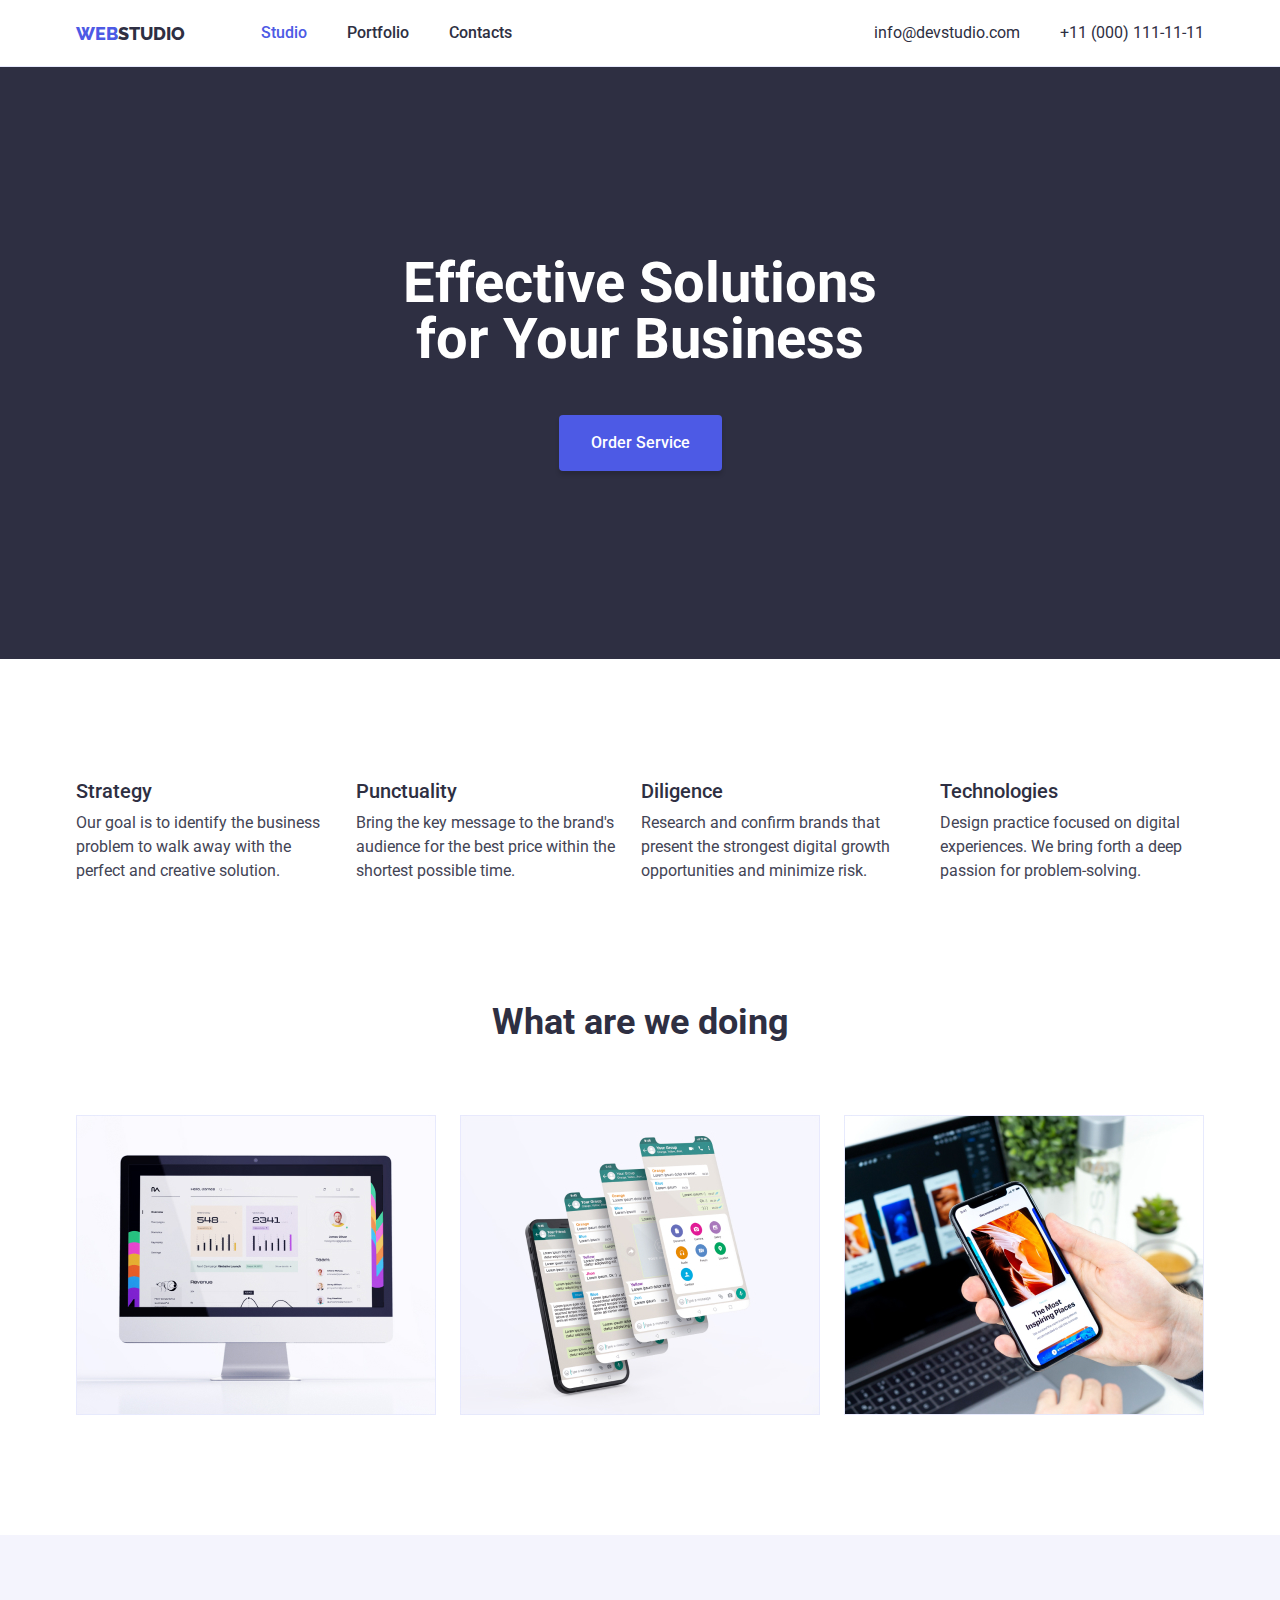
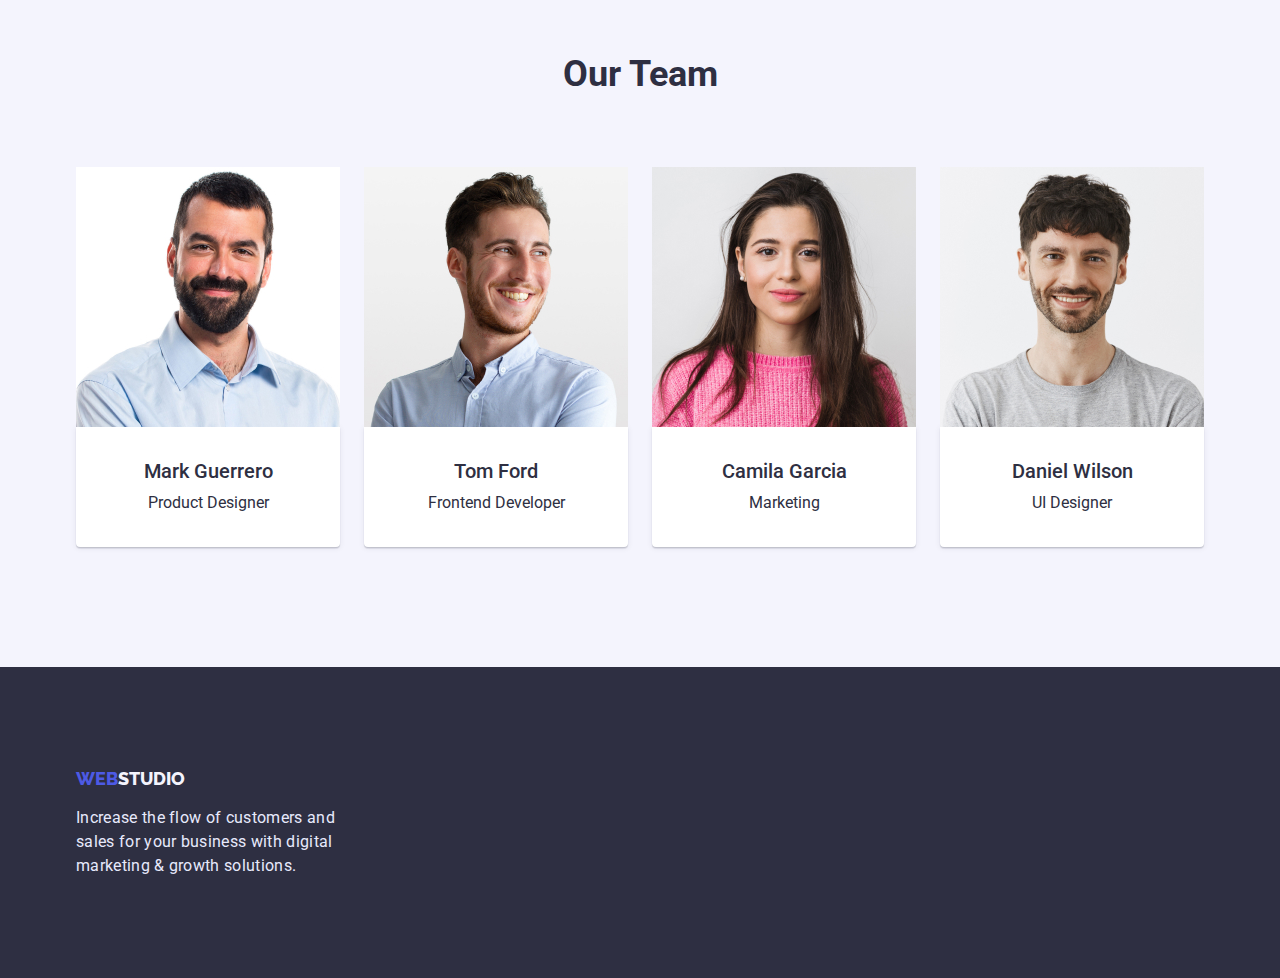
==== index.html @ 1cd85ff8 "Initial commit" ====
<!DOCTYPE html>
<html lang="en">
  <head>
    <meta charset="UTF-8" />
    <meta http-equiv="X-UA-Compatible" content="IE=edge" />
    <meta name="viewport" content="width=device-width, initial-scale=1.0" />
    <title>Document</title>

    <link
      rel="stylesheet"
      href="https://cdn.jsdelivr.net/npm/modern-normalize@1.1.0/modern-normalize.min.css"
    />

    <link
      href="https://fonts.googleapis.com/css2?family=Raleway:wght@800&family=Roboto:wght@400;500;700;900&display=swap"
      rel="stylesheet"
    />

    <link rel="stylesheet" href="./css/styles.css" />
  </head>
  <body>
    <header class="header-block">
      <div class="container header-container-blok">
        <nav class="header-container">
          <a href="index.html" class="logo-decoretion">
            <span class="logo">web</span
            ><span class="logo logo-black">studio</span></a
          >
          <ul class="link-block">
            <li><a class="link, current" href="./index.html">Studio</a></li>
            <li><a class="link" href="./portfolio.html">Portfolio</a></li>
            <li><a class="link" href="">Contacts</a></li>
          </ul>
        </nav>
        <ul class="contacts-block">
          <li>
            <a class="contacts" href="meilto:info@devstudio.com"
              >info@devstudio.com</a
            >
          </li>
          <li>
            <a class="contacts" href="tel:+110001111111">+11 (000) 111-11-11</a>
          </li>
        </ul>
      </div>
    </header>
    <main>
      <!--hero image-->

      <section class="hero">
        <div class="container">
          <h1 class="hero-name">Effective Solutions for Your Business</h1>
          <button type="button" class="hero-button">Order Service</button>
        </div>
      </section>

      <!--section 1-->
      <section class="section">
        <h2 hidden class="visuallyhidden">Title</h2>
        <ul class="link-style container">
          <li>
            <h3 class="feature">Strategy</h3>
            <p class="feature-text">
              Our goal is to identify the business problem to walk away with the
              perfect and creative solution.
            </p>
          </li>
          <li>
            <h3 class="feature">Punctuality</h3>
            <p class="feature-text">
              Bring the key message to the brand's audience for the best price
              within the shortest possible time.
            </p>
          </li>
          <li>
            <h3 class="feature">Diligence</h3>
            <p class="feature-text">
              Research and confirm brands that present the strongest digital
              growth opportunities and minimize risk.
            </p>
          </li>
          <li>
            <h3 class="feature">Technologies</h3>
            <p class="feature-text">
              Design practice focused on digital experiences. We bring forth a
              deep passion for problem-solving.
            </p>
          </li>
        </ul>
      </section>
      <!--section 2-->
      <section class="section-two section">
        <div class="container">
          <h2 class="section-name">What are we doing</h2>
          <ul class="img-block">
            <li class="team-card-one">
              <img
                src="./images/img1.jpg"
                alt="img1"
                width="360"
                height="300"
              />
            </li>
            <li class="img-block-link">
              <img
                src="./images/img2.jpg"
                alt="img2"
                width="360"
                height="300"
              />
            </li>
            <li class="img-block-link">
              <img
                src="./images/img3.jpg"
                alt="img3"
                width="360"
                height="300"
              />
            </li>
          </ul>
        </div>
      </section>
      <!--selection 3-->
      <section class="team-section">
        <div class="container section">
          <h2 class="section-name">Our Team</h2>

          <ul class="team-block">
            <li class="team-card-one">
              <img
                src="./images/img-3.jpg"
                alt="Mark"
                width="264"
                height="260"
              />
              <div class="team-wrapper">
                <h3 class="subtitle">Mark Guerrero</h3>
                <p class="text">Product Designer</p>
              </div>
            </li>
            <li class="team-card">
              <img
                src="./images/img-2.jpg"
                alt="Tom"
                width="264"
                height="260"
              />
              <div class="team-wrapper">
                <h3 class="subtitle">Tom Ford</h3>
                <p class="text">Frontend Developer</p>
              </div>
            </li>
            <li class="team-card">
              <img
                src="./images/img-1.jpg"
                alt="Camila"
                width="264"
                height="260"
              />
              <div class="team-wrapper">
                <h3 class="subtitle">Camila Garcia</h3>
                <p class="text">Marketing</p>
              </div>
            </li>
            <li class="team-card">
              <img
                src="./images/img.jpg"
                alt="Daniel"
                width="264"
                height="260"
              />
              <div class="team-wrapper">
                <h3 class="subtitle">Daniel Wilson</h3>
                <p class="text">UI Designer</p>
              </div>
            </li>
          </ul>
        </div>
      </section>
    </main>
    <!--Footer-->
    <footer class="background-footer">
      <div class="footer-block container">
        <a class="logo-decoretion" href="index.html">
          <span class="logo">web</span
          ><span class="logo logo-white">studio</span></a
        >
        <p class="footer-text">
          Increase the flow of customers and sales for your business with
          digital marketing & growth solutions.
        </p>
      </div>
    </footer>
  </body>
</html>
---- css/styles.css ----
:root {
  /* font */
  --main-font: "Roboto", sans-serif;
  --secondary-font: "Raleway", sans-serif;

  /*text colors*/
  --hero-text-color: #ffffff;
  --accent-color: #4d5ae5;
  --primary-color-text: #2e2f42;
  --dark-text-color: #434455;
  --light-text-color: #e7e9fc;
  --button-text-color: #ffffff;
  --button-click-color: #404bbf;

  /* background colors*/

  --background-dark: #2e2f42;
  --background-light: #f4f4fd;
  --background-image: #e7e9fc;
}

h1 {
  margin: 0;
  padding: 0;
}
h2 {
  margin: 0;
  padding: 0;
}
h3 {
  margin: 0;
  padding: 0;
}
h4 {
  margin: 0;
  padding: 0;
}
p {
  margin: 0;
  padding: 0;
}
ul {
  margin: 0;
  padding: 0;
}

.current {
  color: var(--accent-color);
  text-decoration: none;
}

.current:hover,
.current:focus {
  color: var(--button-click-color);
}

img {
  display: block;
}

.visuallyhidden {
  border: 0;
  clip: rect(0 0 0 0);
  clip-path: inset(100%);
  height: 1px;
  margin: -1px;
  overflow: hidden;
  padding: 0;
  position: absolute;
  width: 1px;
  white-space: nowrap;
}

body {
  font-family: var(--main-font);
  color: var(--primary-color-text);
}

.container {
  width: 1158px;
  padding-left: 15px;
  padding-right: 15px;

  margin-left: auto;
  margin-right: auto;
}

.section {
  padding-top: 120px;
  padding-bottom: 120px;
}

/*header*/

.header-container {
  display: flex;
  align-items: center;
}

/*logo*/
.logo {
  font-family: var(--secondary-font);

  font-weight: 800;
  font-size: 18px;
  line-height: 1.3;

  text-decoration: none;
  text-transform: uppercase;
  color: var(--accent-color);
}

.logo-black {
  color: var(--primary-color-text);
}
.logo-white {
  color: var(--background-light);
}

.logo-decoretion {
  text-decoration: none;
  margin-right: 76px;
}
/*навигация*/
.link {
  text-decoration: none;
  color: currentColor;
  display: block;
}

ul {
  list-style-type: none;
}

.link:hover,
.link:focus {
  color: var(--button-click-color);
}

.link-block {
  display: flex;
  gap: 40px;
  padding-top: 24px;
  padding-bottom: 24px;

  font-family: "Roboto";

  font-weight: 500;
}

.contacts {
  font-weight: 400;
  font-size: 16px;
  line-height: 1.5;

  color: var(--primary-color-text);
  text-decoration: none;
}
.contacts-block {
  display: flex;
  gap: 40px;
  margin-left: auto;
  justify-content: flex-end;
  align-items: flex-start;
  color: var(--dark-text-color);
}

.contacts:hover,
.contacts:focus {
  color: var(--button-click-color);
}

.link-nav {
  display: flex;
  gap: 40px;
}

.header-container-blok {
  display: flex;
  align-items: center;
}

.header-block {
  display: flex;
  align-items: center;
  border-bottom: 1px solid #e7e9fc;
}

/*hero*/

.hero {
  background: var(--background-dark);

  text-align: center;

  padding-top: 188px;
  padding-bottom: 188px;
}

.hero-button {
  background: var(--accent-color);
  color: var(--button-text-color);
  box-shadow: 0px 4px 4px rgba(0, 0, 0, 0.15);
  font-weight: 500;
  font-size: 16px;
  line-height: 1.5;
  font-family: inherit;
  border-radius: 4px;

  padding: 16px 32px;
  border: none;
}

.hero-button:hover,
.hero-button:focus {
  background: var(--button-click-color);
  box-shadow: 0px 4px 4px rgba(0, 0, 0, 0.15);
  border-radius: 4px;
}

.hero-name {
  font-size: 56px;
  line-height: 1;
  color: var(--hero-text-color);
  max-width: 498px;
  margin-bottom: 48px;
  margin-left: auto;
  margin-right: auto;
}

/*section 1*/

.link-style {
  display: flex;
  align-items: center;
  gap: 24px;
}

.feature {
  font-weight: 500;
  font-size: 20px;
  line-height: 24px;
  flex: none;
  order: 0;
  flex-grow: 0;
  margin-bottom: 8px;
}

.feature-text {
  font-weight: 400;
  font-size: 16px;
  line-height: 24px;
  color: var(--dark-text-color);
}

/*section 2*/
.section-two {
  padding-top: 0;
}

.img-block {
  display: flex;
}

.img-block-link {
  margin-left: 24px;
}

/*section 3*/

.team-section {
  background-color: #f4f4fd;
}

.section-name {
  font-weight: 700;
  font-size: 36px;
  line-height: 1.1;

  text-align: center;

  margin-bottom: 72px;
}

.portfolio-section {
  padding-top: 96px;
}

.subtitle {
  font-weight: 500;
  font-size: 20px;
  line-height: 1.2;
  text-align: center;
  margin-bottom: 8px;
}

.text {
  font-weight: 400;
  font-size: 16px;
  line-height: 1.5;
  text-align: center;
}

/*footer*/

.background-footer {
  background: var(--background-dark);
}
.footer-text {
  color: var(--light-text-color);
  font-weight: 400;
  font-size: 16px;
  line-height: 1.5;
  letter-spacing: 0.02em;

  width: 264px;
  padding-top: 16px;
}

.footer-block {
  padding-top: 100px;
  padding-bottom: 100px;
}

/*button*/
.btn {
  background: var(--background-light);
  color: var(--accent-color);

  font-weight: 500;
  font-size: 16px;
  line-height: 1.5;
  border: none;
  border-radius: 4px;
  padding: 12px 24px;
}

.btn:hover,
.btn:focus {
  background: var(--button-click-color);
  box-shadow: 0px 3px 1px rgba(0, 0, 0, 0.1), 0px 2px 1px rgba(0, 0, 0, 0.08),
    0px 2px 2px rgba(0, 0, 0, 0.12);
  color: var(--button-text-color);
  font-weight: 500;
  font-size: 16px;
  line-height: 1.5;
}

/*PORTFOLIO*/

.btn-section {
  display: flex;
  justify-content: center;
  gap: 24px;
  margin-bottom: 72px;
}

.projeckt-list {
  display: flex;
  column-gap: 24px;
  row-gap: 48px;
  flex-wrap: wrap;

  padding: 0;
}

.projeckt-list:nth-child(3n) {
  margin-left: 0;
}
.projeckt-list:nth-child(n + 3) {
  margin-top: 48px;
}

.team-block {
  display: flex;
}
.team-card-one {
  margin-left: 0;
}
.team-card {
  margin-left: 24px;
}

.projeckt-link {
  width: calc((100% - 2 * 24px) / 3);
}

.team-wrapper {
  padding-top: 32px;
  padding-bottom: 32px;
  background: #ffffff;
  box-shadow: 0px 1px 6px rgba(46, 47, 66, 0.08),
    0px 1px 1px rgba(46, 47, 66, 0.16), 0px 2px 1px rgba(46, 47, 66, 0.08);
  border-radius: 0px 0px 4px 4px;
}

.portfolio-wrapper {
  padding: 32px 16px;

  border: 1px solid #e7e9fc;
  border-top: none;
}
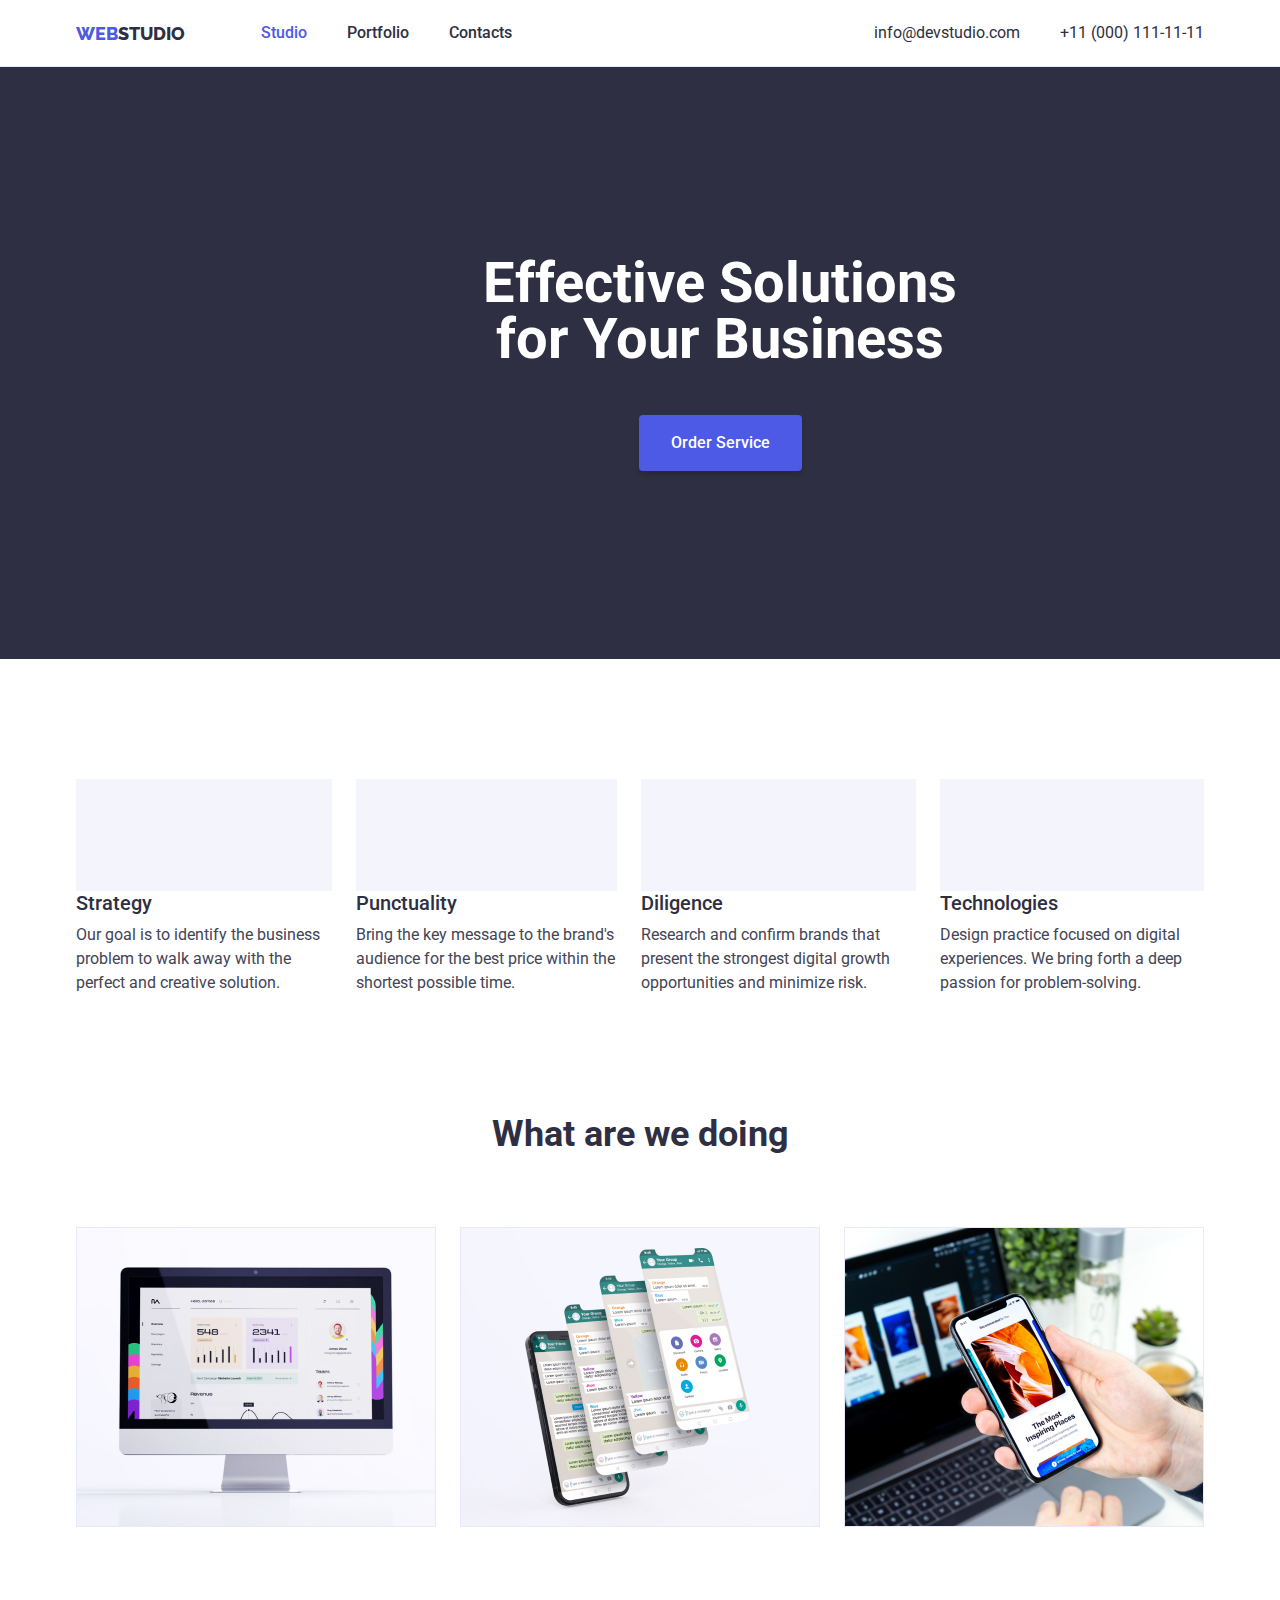
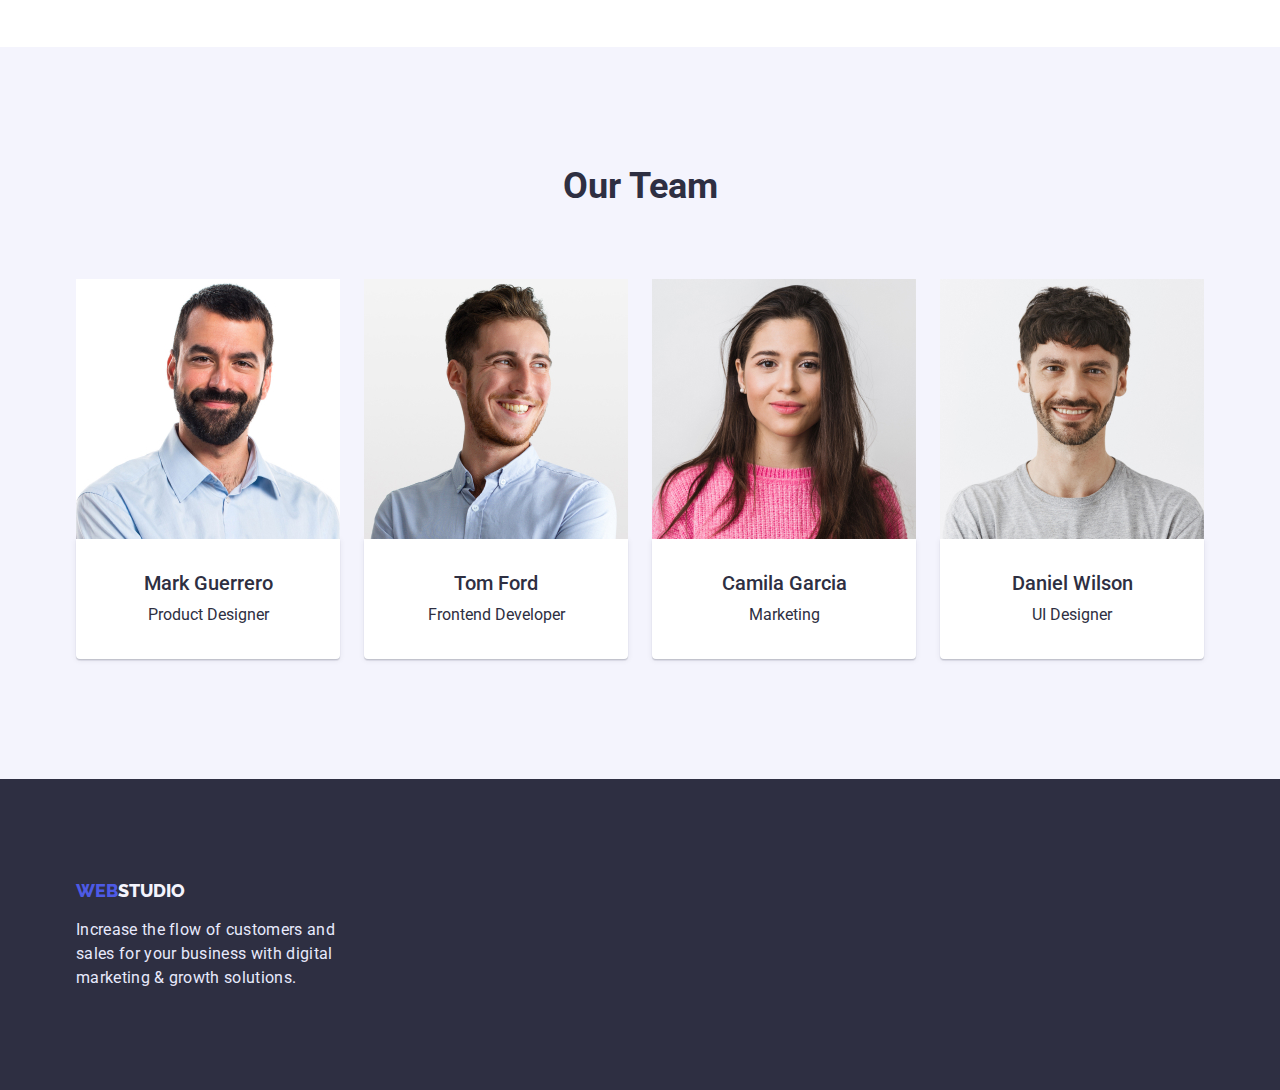
==== commit 4933444d: "now" ====
--- a/index.html
+++ b/index.html
@@ -20,7 +20,7 @@
   </head>
   <body>
     <header class="header-block">
-      <div class="container header-container-blok">
+      <div class="container header-container-blok ">
         <nav class="header-container">
           <a href="index.html" class="logo-decoretion">
             <span class="logo">web</span
@@ -48,7 +48,7 @@
       <!--hero image-->
 
       <section class="hero">
-        <div class="container">
+        <div class="container hero-background">
           <h1 class="hero-name">Effective Solutions for Your Business</h1>
           <button type="button" class="hero-button">Order Service</button>
         </div>
@@ -58,28 +58,28 @@
       <section class="section">
         <h2 hidden class="visuallyhidden">Title</h2>
         <ul class="link-style container">
-          <li>
+          <li class="link-style-background">
             <h3 class="feature">Strategy</h3>
             <p class="feature-text">
               Our goal is to identify the business problem to walk away with the
               perfect and creative solution.
             </p>
           </li>
-          <li>
+          <li  class="link-style-background">
             <h3 class="feature">Punctuality</h3>
             <p class="feature-text">
               Bring the key message to the brand's audience for the best price
               within the shortest possible time.
             </p>
           </li>
-          <li>
+          <li class="link-style-background">
             <h3 class="feature">Diligence</h3>
             <p class="feature-text">
               Research and confirm brands that present the strongest digital
               growth opportunities and minimize risk.
             </p>
           </li>
-          <li>
+          <li class="link-style-background">
             <h3 class="feature">Technologies</h3>
             <p class="feature-text">
               Design practice focused on digital experiences. We bring forth a
--- a/css/styles.css
+++ b/css/styles.css
@@ -97,6 +97,7 @@
   align-items: center;
 }
 
+
 /*logo*/
 .logo {
   font-family: var(--secondary-font);
@@ -195,6 +196,13 @@
 
   padding-top: 188px;
   padding-bottom: 188px;
+  margin-right: auto;
+  margin-left: auto;
+  /*background-image: url(../images/people-office\ 1.jpg);*/
+  background-size: cover;
+  background-position: center;
+  width: 1440px;
+  background-image: linear-gradient(to right, rgba(46, 47, 66, 0.7), rgba(46, 47, 66, 0.7)), url(../images/people-office.jpg);
 }
 
 .hero-button {
@@ -228,12 +236,22 @@
   margin-right: auto;
 }
 
+
+
+
 /*section 1*/
 
 .link-style {
   display: flex;
   align-items: center;
   gap: 24px;
+}
+
+.link-style-background::before {
+  display: block;
+  content: '' ;
+  height: 112px;
+  background-color: var(--background-light);
 }
 
 .feature {
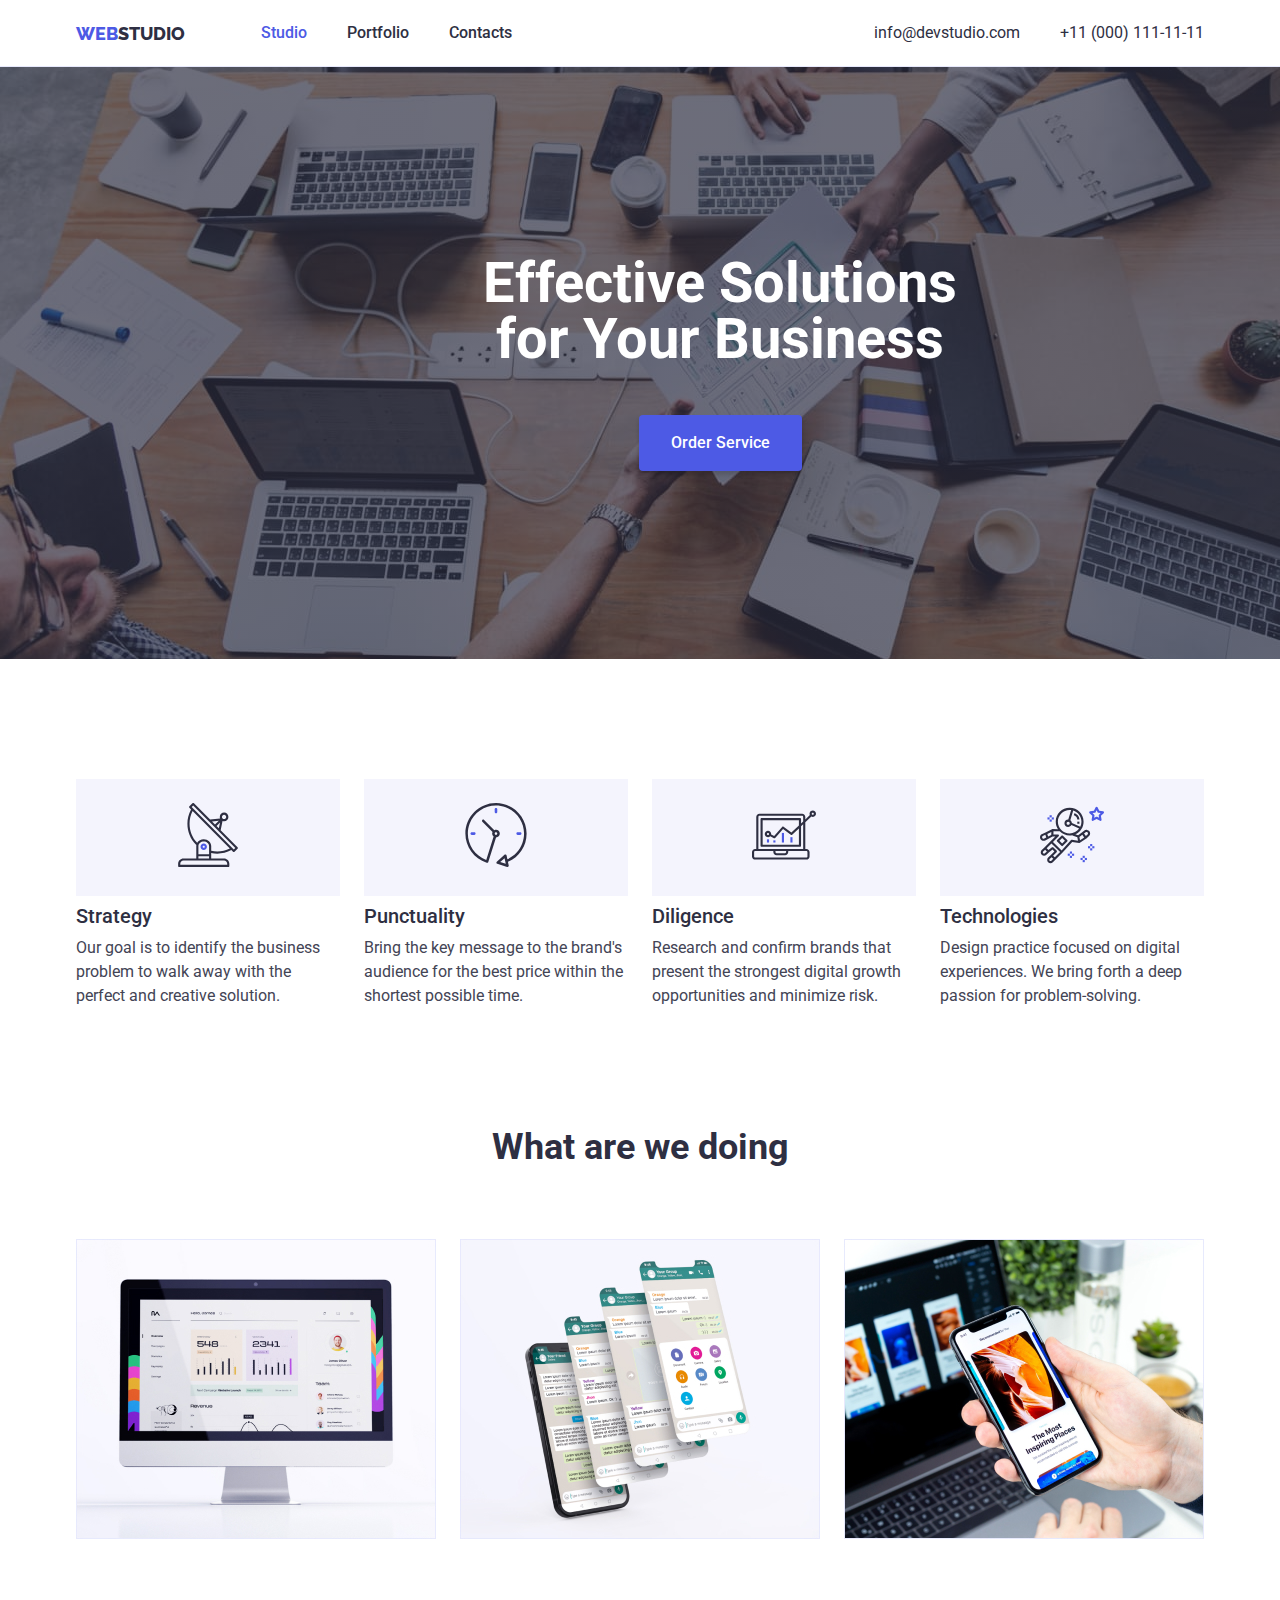
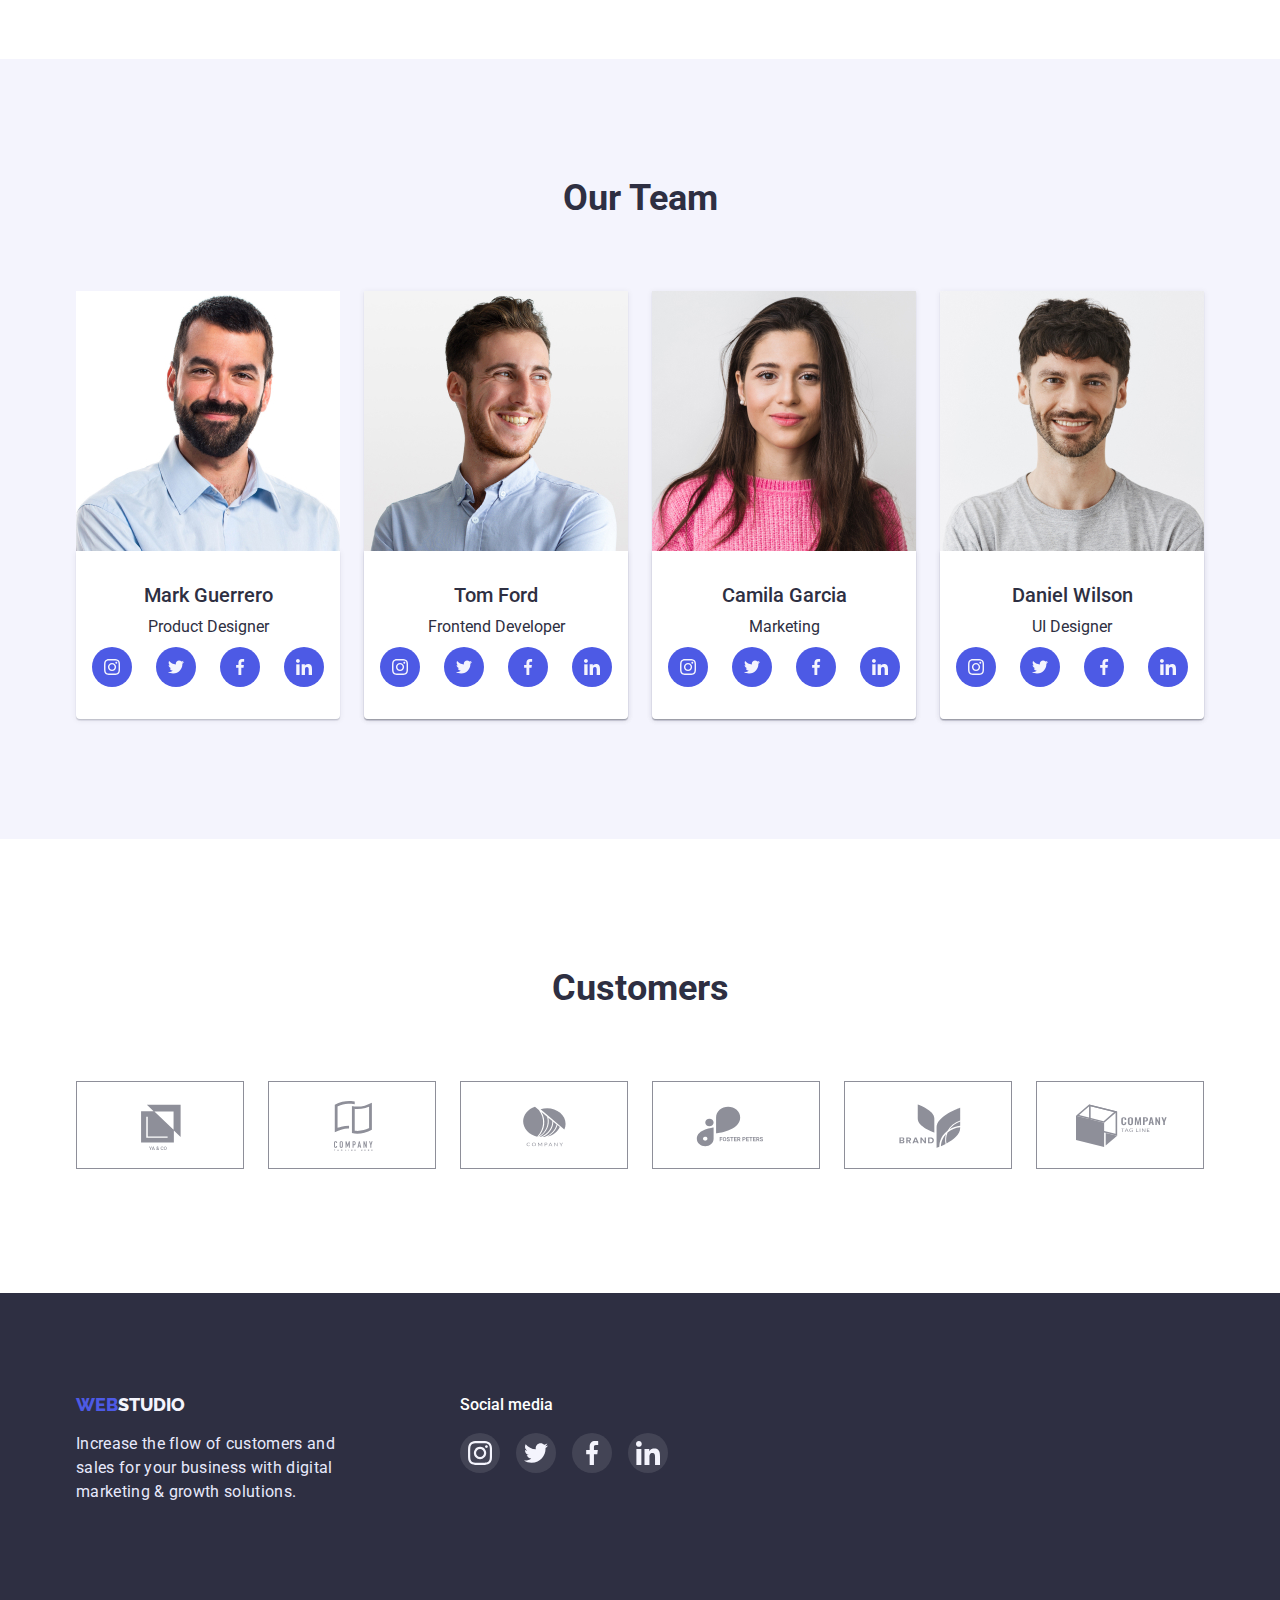
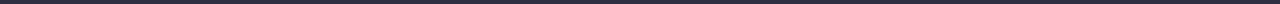
==== commit d1f4762f: "add" ====
--- a/index.html
+++ b/index.html
@@ -20,7 +20,7 @@
   </head>
   <body>
     <header class="header-block">
-      <div class="container header-container-blok ">
+      <div class="container header-container-blok">
         <nav class="header-container">
           <a href="index.html" class="logo-decoretion">
             <span class="logo">web</span
@@ -59,13 +59,23 @@
         <h2 hidden class="visuallyhidden">Title</h2>
         <ul class="link-style container">
           <li class="link-style-background">
+            <div class="icon-link">
+              <svg class="" width="64" height="64">
+                <use href="./images/icons.svg#icon-antenna"></use>
+              </svg>
+            </div>
             <h3 class="feature">Strategy</h3>
             <p class="feature-text">
               Our goal is to identify the business problem to walk away with the
               perfect and creative solution.
             </p>
           </li>
-          <li  class="link-style-background">
+          <li class="link-style-background">
+            <div class="icon-link">
+              <svg class="" width="64" height="64">
+                <use href="./images/icons.svg#icon-clock"></use>
+              </svg>
+            </div>
             <h3 class="feature">Punctuality</h3>
             <p class="feature-text">
               Bring the key message to the brand's audience for the best price
@@ -73,6 +83,11 @@
             </p>
           </li>
           <li class="link-style-background">
+            <div class="icon-link">
+              <svg class="" width="64" height="64">
+                <use href="./images/icons.svg#icon-diagram"></use>
+              </svg>
+            </div>
             <h3 class="feature">Diligence</h3>
             <p class="feature-text">
               Research and confirm brands that present the strongest digital
@@ -80,6 +95,11 @@
             </p>
           </li>
           <li class="link-style-background">
+            <div class="icon-link">
+              <svg class="" width="64" height="64">
+                <use href="./images/icons.svg#icon-astronaut"></use>
+              </svg>
+            </div>
             <h3 class="feature">Technologies</h3>
             <p class="feature-text">
               Design practice focused on digital experiences. We bring forth a
@@ -136,6 +156,59 @@
               <div class="team-wrapper">
                 <h3 class="subtitle">Mark Guerrero</h3>
                 <p class="text">Product Designer</p>
+                <ul class="socials list">
+                  <li>
+                    <a
+                      class="link-social"
+                      href="https://www.instagram.com/"
+                      aria-label="instagram"
+                      target="_blank"
+                      rel="noopener norefrrer"
+                    >
+                      <svg class="socials-icon" width="16" height="16">
+                        <use href="./images/icons.svg#icon-instagram"></use>
+                      </svg>
+                    </a>
+                  </li>
+                  <li>
+                    <a
+                      class="link-social"
+                      href="https://twitter.com"
+                      aria-label="twitter"
+                      target="_blank"
+                      rel="noopener norefrrer"
+                    >
+                      <svg class="socials-icon" width="16" height="16">
+                        <use href="./images/icons.svg#icon-twitter"></use>
+                      </svg>
+                    </a>
+                  </li>
+                  <li>
+                    <a
+                      class="link-social"
+                      href="https://www.facebook.com/"
+                      aria-label="facebook"
+                      target="_blank"
+                      rel="noopener norefrrer"
+                      ><svg class="socials-icon" width="16" height="16">
+                        <use href="./images/icons.svg#icon-facebook"></use>
+                      </svg>
+                    </a>
+                  </li>
+                  <li>
+                    <a
+                      class="link-social"
+                      href="https://linkedin.com"
+                      aria-label="linkedin"
+                      target="_blank"
+                      rel="noopener norefrrer"
+                    >
+                      <svg class="socials-icon" width="16" height="16">
+                        <use href="./images/icons.svg#icon-linkedin"></use>
+                      </svg>
+                    </a>
+                  </li>
+                </ul>
               </div>
             </li>
             <li class="team-card">
@@ -148,6 +221,59 @@
               <div class="team-wrapper">
                 <h3 class="subtitle">Tom Ford</h3>
                 <p class="text">Frontend Developer</p>
+                <ul class="socials list">
+                  <li>
+                    <a
+                      class="link-social"
+                      href="https://www.instagram.com/"
+                      aria-label="instagram"
+                      target="_blank"
+                      rel="noopener norefrrer"
+                    >
+                      <svg class="socials-icon" width="16" height="16">
+                        <use href="./images/icons.svg#icon-instagram"></use>
+                      </svg>
+                    </a>
+                  </li>
+                  <li>
+                    <a
+                      class="link-social"
+                      href="https://twitter.com"
+                      aria-label="twitter"
+                      target="_blank"
+                      rel="noopener norefrrer"
+                    >
+                      <svg class="socials-icon" width="16" height="16">
+                        <use href="./images/icons.svg#icon-twitter"></use>
+                      </svg>
+                    </a>
+                  </li>
+                  <li>
+                    <a
+                      class="link-social"
+                      href="https://www.facebook.com/"
+                      aria-label="facebook"
+                      target="_blank"
+                      rel="noopener norefrrer"
+                      ><svg class="socials-icon" width="16" height="16">
+                        <use href="./images/icons.svg#icon-facebook"></use>
+                      </svg>
+                    </a>
+                  </li>
+                  <li>
+                    <a
+                      class="link-social"
+                      href="https://linkedin.com"
+                      aria-label="linkedin"
+                      target="_blank"
+                      rel="noopener norefrrer"
+                    >
+                      <svg class="socials-icon" width="16" height="16">
+                        <use href="./images/icons.svg#icon-linkedin"></use>
+                      </svg>
+                    </a>
+                  </li>
+                </ul>
               </div>
             </li>
             <li class="team-card">
@@ -160,6 +286,59 @@
               <div class="team-wrapper">
                 <h3 class="subtitle">Camila Garcia</h3>
                 <p class="text">Marketing</p>
+                <ul class="socials list">
+                  <li>
+                    <a
+                      class="link-social"
+                      href="https://www.instagram.com/"
+                      aria-label="instagram"
+                      target="_blank"
+                      rel="noopener norefrrer"
+                    >
+                      <svg class="socials-icon" width="16" height="16">
+                        <use href="./images/icons.svg#icon-instagram"></use>
+                      </svg>
+                    </a>
+                  </li>
+                  <li>
+                    <a
+                      class="link-social"
+                      href="https://twitter.com"
+                      aria-label="twitter"
+                      target="_blank"
+                      rel="noopener norefrrer"
+                    >
+                      <svg class="socials-icon" width="16" height="16">
+                        <use href="./images/icons.svg#icon-twitter"></use>
+                      </svg>
+                    </a>
+                  </li>
+                  <li>
+                    <a
+                      class="link-social"
+                      href="https://www.facebook.com/"
+                      aria-label="facebook"
+                      target="_blank"
+                      rel="noopener norefrrer"
+                      ><svg class="socials-icon" width="16" height="16">
+                        <use href="./images/icons.svg#icon-facebook"></use>
+                      </svg>
+                    </a>
+                  </li>
+                  <li>
+                    <a
+                      class="link-social"
+                      href="https://linkedin.com"
+                      aria-label="linkedin"
+                      target="_blank"
+                      rel="noopener norefrrer"
+                    >
+                      <svg class="socials-icon" width="16" height="16">
+                        <use href="./images/icons.svg#icon-linkedin"></use>
+                      </svg>
+                    </a>
+                  </li>
+                </ul>
               </div>
             </li>
             <li class="team-card">
@@ -172,7 +351,98 @@
               <div class="team-wrapper">
                 <h3 class="subtitle">Daniel Wilson</h3>
                 <p class="text">UI Designer</p>
+                <ul class="socials list">
+                  <li>
+                    <a
+                      class="link-social"
+                      href="https://www.instagram.com/"
+                      aria-label="instagram"
+                      target="_blank"
+                      rel="noopener norefrrer"
+                    >
+                      <svg class="socials-icon" width="16" height="16">
+                        <use href="./images/icons.svg#icon-instagram"></use>
+                      </svg>
+                    </a>
+                  </li>
+                  <li>
+                    <a
+                      class="link-social"
+                      href="https://twitter.com"
+                      aria-label="twitter"
+                      target="_blank"
+                      rel="noopener norefrrer"
+                    >
+                      <svg class="socials-icon" width="16" height="16">
+                        <use href="./images/icons.svg#icon-twitter"></use>
+                      </svg>
+                    </a>
+                  </li>
+                  <li>
+                    <a
+                      class="link-social"
+                      href="https://www.facebook.com/"
+                      aria-label="facebook"
+                      target="_blank"
+                      rel="noopener norefrrer"
+                      ><svg class="socials-icon" width="16" height="16">
+                        <use href="./images/icons.svg#icon-facebook"></use>
+                      </svg>
+                    </a>
+                  </li>
+                  <li>
+                    <a
+                      class="link-social"
+                      href="https://linkedin.com"
+                      aria-label="linkedin"
+                      target="_blank"
+                      rel="noopener norefrrer"
+                    >
+                      <svg class="socials-icon" width="16" height="16">
+                        <use href="./images/icons.svg#icon-linkedin"></use>
+                      </svg>
+                    </a>
+                  </li>
+                </ul>
               </div>
+            </li>
+          </ul>
+        </div>
+      </section>
+      <!-- selection 4 -->
+      <section class="section">
+        <div class="container">
+          <h2 class="section-name customers-name">Customers</h2>
+          <ul class="customers-link">
+            <li>
+              <svg class="customers-icon" width="104" height="56">
+                <use href="./images/icons.svg#icon-Logoone"></use>
+              </svg>
+            </li>
+            <li>
+              <svg class="customers-icon" width="104" height="56">
+                <use href="./images/icons.svg#icon-Logotwo"></use>
+              </svg>
+            </li>
+            <li>
+              <svg class="customers-icon" width="104" height="56">
+                <use href="./images/icons.svg#icon-Logothree"></use>
+              </svg>
+            </li>
+            <li>
+              <svg class="customers-icon" width="104" height="56">
+                <use href="./images/icons.svg#icon-Logofour"></use>
+              </svg>
+            </li>
+            <li>
+              <svg class="customers-icon" width="104" height="56">
+                <use href="./images/icons.svg#icon-Logofive"></use>
+              </svg>
+            </li>
+            <li>
+              <svg class="customers-icon" width="104" height="56">
+                <use href="./images/icons.svg#icon-Logosix"></use>
+              </svg>
             </li>
           </ul>
         </div>
@@ -180,15 +450,73 @@
     </main>
     <!--Footer-->
     <footer class="background-footer">
-      <div class="footer-block container">
-        <a class="logo-decoretion" href="index.html">
-          <span class="logo">web</span
-          ><span class="logo logo-white">studio</span></a
-        >
-        <p class="footer-text">
-          Increase the flow of customers and sales for your business with
-          digital marketing & growth solutions.
-        </p>
+      <div class="footer-section container">
+        <div class="footer-block">
+          <a class="logo-decoretion" href="index.html">
+            <span class="logo">web</span
+            ><span class="logo logo-white">studio</span></a
+          >
+          <p class="footer-text">
+            Increase the flow of customers and sales for your business with
+            digital marketing & growth solutions.
+          </p>
+        </div>
+        <div class="footer-social">
+          <h3 class="footer-h">Social media</h3>
+          <ul class="socials list social-list">
+            <li>
+              <a
+                class="link-social link-social-footer"
+                href="https://www.instagram.com/"
+                aria-label="instagram"
+                target="_blank"
+                rel="noopener norefrrer"
+              >
+                <svg class="socials-icon" width="24" height="24">
+                  <use href="./images/icons.svg#icon-instagram"></use>
+                </svg>
+              </a>
+            </li>
+            <li>
+              <a
+                class="link-social link-social-footer"
+                href="https://twitter.com"
+                aria-label="twitter"
+                target="_blank"
+                rel="noopener norefrrer"
+              >
+                <svg class="socials-icon" width="24" height="24">
+                  <use href="./images/icons.svg#icon-twitter"></use>
+                </svg>
+              </a>
+            </li>
+            <li>
+              <a
+                class="link-social link-social-footer"
+                href="https://www.facebook.com/"
+                aria-label="facebook"
+                target="_blank"
+                rel="noopener norefrrer"
+                ><svg class="socials-icon" width="24" height="24">
+                  <use href="./images/icons.svg#icon-facebook"></use>
+                </svg>
+              </a>
+            </li>
+            <li>
+              <a
+                class="link-social link-social-footer"
+                href="https://linkedin.com"
+                aria-label="linkedin"
+                target="_blank"
+                rel="noopener norefrrer"
+              >
+                <svg class="socials-icon" width="24" height="24">
+                  <use href="./images/icons.svg#icon-linkedin"></use>
+                </svg>
+              </a>
+            </li>
+          </ul>
+        </div>
       </div>
     </footer>
   </body>
--- a/css/styles.css
+++ b/css/styles.css
@@ -11,7 +11,7 @@
   --light-text-color: #e7e9fc;
   --button-text-color: #ffffff;
   --button-click-color: #404bbf;
-
+  --customers-icon-color: #8e8f99;
   /* background colors*/
 
   --background-dark: #2e2f42;
@@ -97,7 +97,6 @@
   align-items: center;
 }
 
-
 /*logo*/
 .logo {
   font-family: var(--secondary-font);
@@ -185,6 +184,8 @@
   display: flex;
   align-items: center;
   border-bottom: 1px solid #e7e9fc;
+  box-shadow: 0px 2px 1px rgba(46, 47, 66, 0.08),
+    0px 1px 1px rgba(46, 47, 66, 0.16), 0px 1px 6px rgba(46, 47, 66, 0.08);
 }
 
 /*hero*/
@@ -202,7 +203,11 @@
   background-size: cover;
   background-position: center;
   width: 1440px;
-  background-image: linear-gradient(to right, rgba(46, 47, 66, 0.7), rgba(46, 47, 66, 0.7)), url(../images/people-office.jpg);
+  background-image: linear-gradient(
+      rgba(46, 47, 66, 0.7),
+      rgba(46, 47, 66, 0.7)
+    ),
+    url(../images/people-office.jpg);
 }
 
 .hero-button {
@@ -234,10 +239,8 @@
   margin-bottom: 48px;
   margin-left: auto;
   margin-right: auto;
-}
-
-
-
+  
+}
 
 /*section 1*/
 
@@ -247,11 +250,10 @@
   gap: 24px;
 }
 
-.link-style-background::before {
-  display: block;
-  content: '' ;
-  height: 112px;
+.icon-link {
   background-color: var(--background-light);
+  padding: 24px 100px;
+  margin-bottom: 8px;
 }
 
 .feature {
@@ -317,9 +319,44 @@
   font-size: 16px;
   line-height: 1.5;
   text-align: center;
+  margin-bottom: 8px;
+}
+
+.socials {
+  display: flex;
+  justify-content: center;
+  gap: 24px;
+}
+
+.link-social {
+  display: flex;
+  align-items: center;
+  justify-content: center;
+  width: 40px;
+  height: 40px;
+  background-color: var(--accent-color);
+  border-radius: 50%;
+  color: var(--background-light);
+}
+
+.link-social:hover,
+.link-social:focus {
+  background-color: var(--button-click-color);
+}
+
+.socials-icon {
+  fill: var(--background-light);
 }
 
 /*footer*/
+
+.link-social-footer {
+  background-color: rgba(255, 255, 255, 0.1);
+}
+
+.social-list {
+  gap: 16px;
+}
 
 .background-footer {
   background: var(--background-dark);
@@ -338,6 +375,55 @@
 .footer-block {
   padding-top: 100px;
   padding-bottom: 100px;
+}
+
+.footer-h {
+  color: var(--button-text-color);
+  font-family: "Roboto";
+
+  font-weight: 500;
+  font-size: 16px;
+  line-height: 24px;
+  margin-bottom: 16px;
+}
+
+.footer-section {
+  display: flex;
+  gap: 120px;
+}
+
+.footer-social {
+  padding-top: 100px;
+  padding-bottom: 130px;
+}
+
+/* selection 4 */
+
+.customers-link {
+  display: flex;
+  justify-content: center;
+  gap: 24px;
+}
+
+.customers-icon {
+  fill: var(--customers-icon-color);
+
+  border: 1px solid var(--customers-icon-color);
+  padding: 16px 32px;
+  width: 168px;
+  height: 88px;
+}
+
+.customers-icon:hover,
+.customers-icon:focus {
+  color: var(--button-click-color);
+  fill: currentColor;
+  border: 1px solid var(--button-click-color);
+}
+
+.customers-name {
+  margin-top: 10px;
+  margin-bottom: 72px;
 }
 
 /*button*/
@@ -397,10 +483,22 @@
 }
 .team-card {
   margin-left: 24px;
+  box-shadow: 0px 1px 6px rgba(46, 47, 66, 0.08),
+    0px 1px 1px rgba(46, 47, 66, 0.16), 0px 2px 1px rgba(46, 47, 66, 0.08);
+  border-radius: 0px 0px 4px 4px;
 }
 
 .projeckt-link {
   width: calc((100% - 2 * 24px) / 3);
+  border: 1px solid var(--background-image);
+  box-shadow: 0px 1px 6px rgba(46, 47, 66, 0.08);
+}
+
+.projeckt-link:hover,
+.projeckt-link:focus {
+  border: 0.5px solid var(--background-light);
+  box-shadow: 0px 1px 6px rgba(46, 47, 66, 0.08),
+    0px 1px 1px rgba(46, 47, 66, 0.16), 0px 2px 1px rgba(46, 47, 66, 0.08);
 }
 
 .team-wrapper {
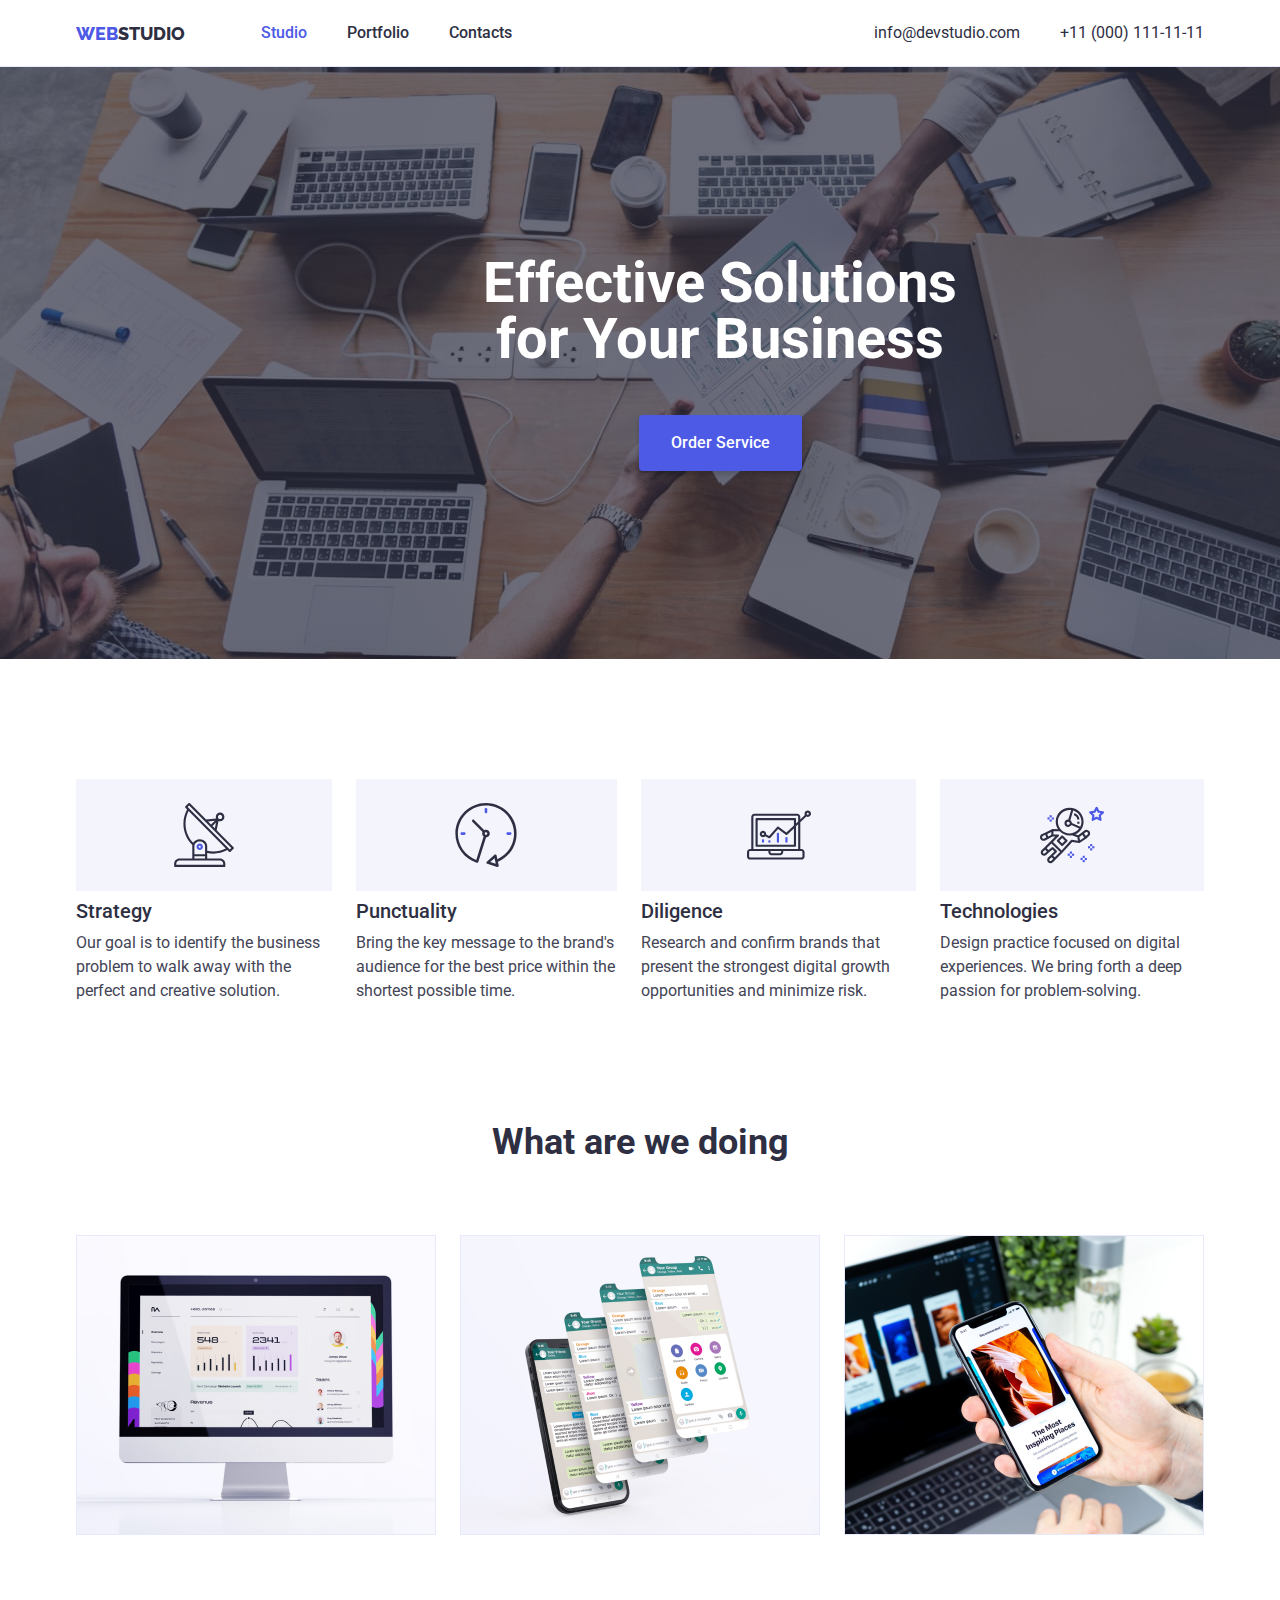
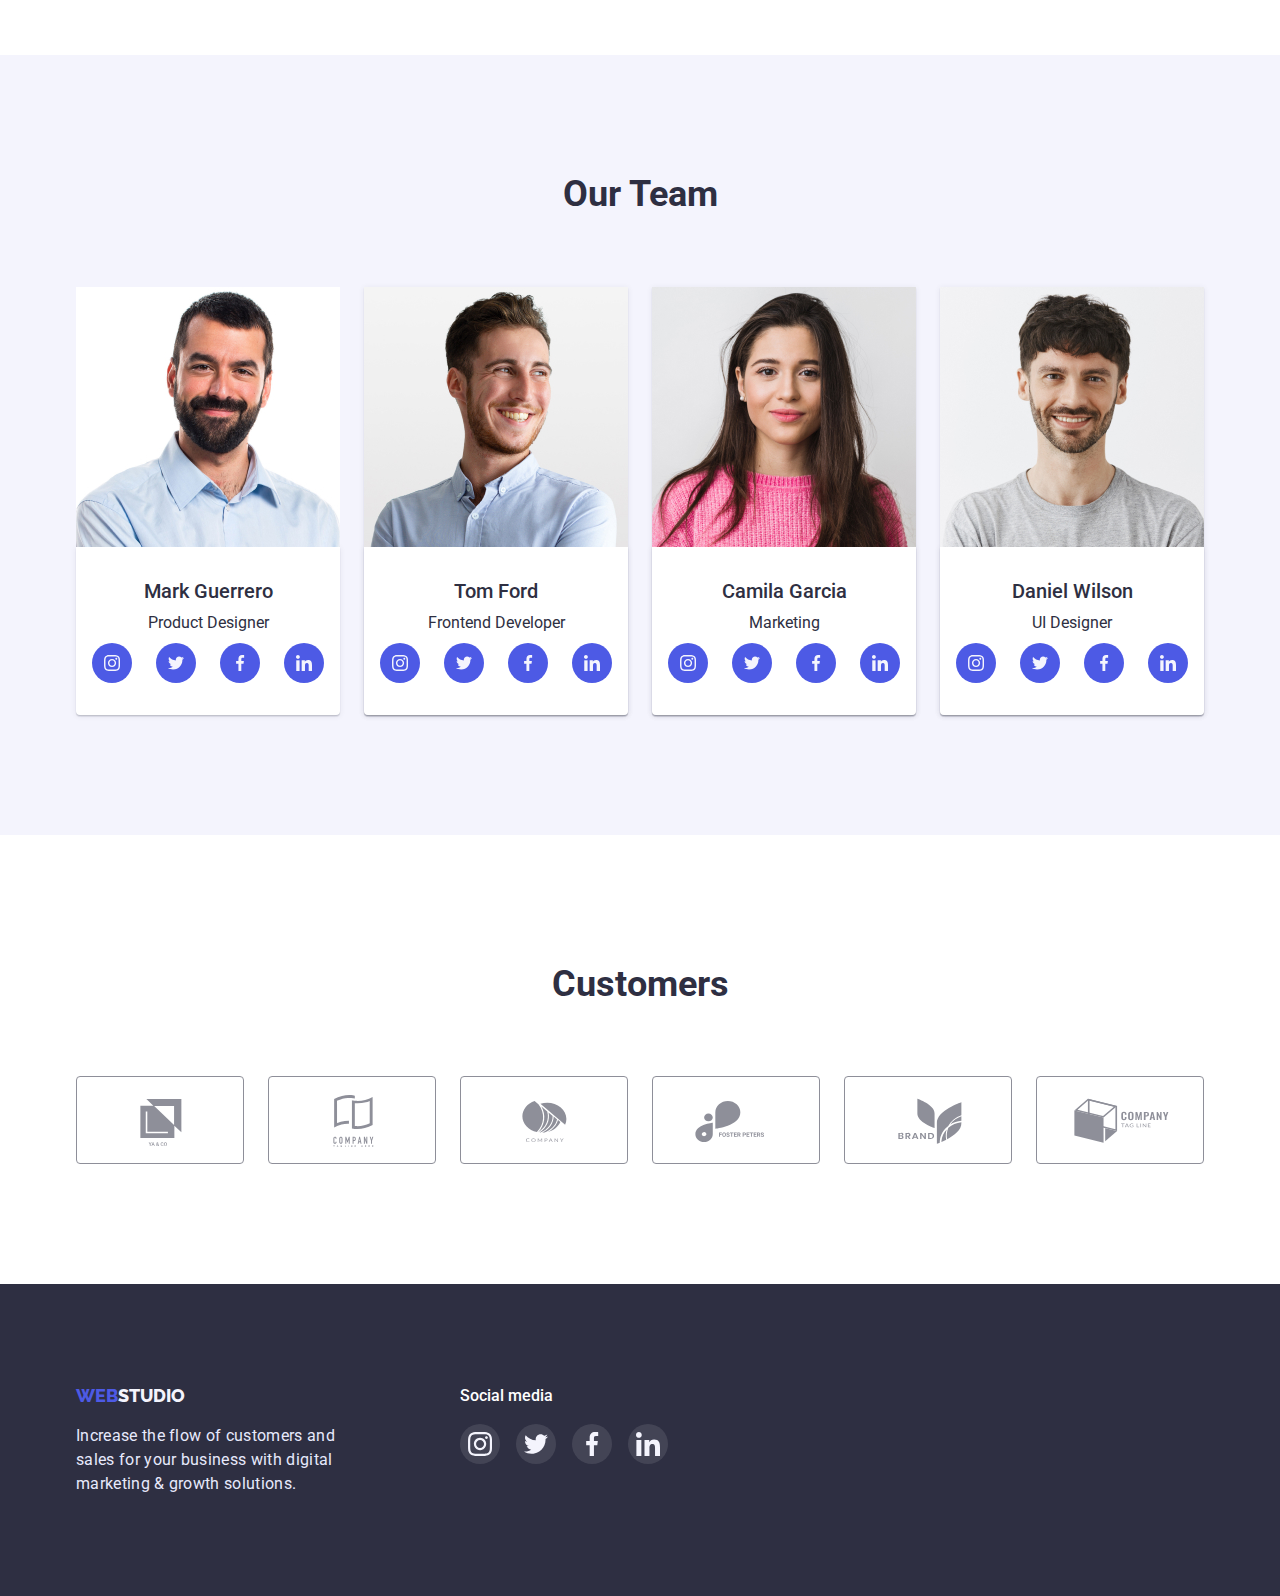
==== commit 09566843: "исправленно" ====
--- a/index.html
+++ b/index.html
@@ -414,35 +414,35 @@
         <div class="container">
           <h2 class="section-name customers-name">Customers</h2>
           <ul class="customers-link">
-            <li>
+            <li class="customers-links"> <a href="" class="section-customers">
               <svg class="customers-icon" width="104" height="56">
                 <use href="./images/icons.svg#icon-Logoone"></use>
-              </svg>
-            </li>
-            <li>
+              </svg> </a>
+            </li>
+            <li class="customers-links"> <a href="" class="section-customers">
               <svg class="customers-icon" width="104" height="56">
                 <use href="./images/icons.svg#icon-Logotwo"></use>
-              </svg>
-            </li>
-            <li>
+              </svg> </a>
+            </li>
+            <li class="customers-links"> <a href="" class="section-customers">
               <svg class="customers-icon" width="104" height="56">
                 <use href="./images/icons.svg#icon-Logothree"></use>
-              </svg>
-            </li>
-            <li>
+              </svg> </a>
+            </li>
+            <li class="customers-links"> <a href="" class="section-customers">
               <svg class="customers-icon" width="104" height="56">
                 <use href="./images/icons.svg#icon-Logofour"></use>
-              </svg>
-            </li>
-            <li>
+              </svg> </a>
+            </li>
+            <li class="customers-links"> <a href="" class="section-customers">
               <svg class="customers-icon" width="104" height="56">
                 <use href="./images/icons.svg#icon-Logofive"></use>
-              </svg>
-            </li>
-            <li>
+              </svg> </a>
+            </li>
+            <li class="customers-links"> <a href="" class="section-customers">
               <svg class="customers-icon" width="104" height="56">
                 <use href="./images/icons.svg#icon-Logosix"></use>
-              </svg>
+              </svg> </a>
             </li>
           </ul>
         </div>
@@ -462,7 +462,7 @@
           </p>
         </div>
         <div class="footer-social">
-          <h3 class="footer-h">Social media</h3>
+          <p class="footer-h">Social media</p>
           <ul class="socials list social-list">
             <li>
               <a
--- a/css/styles.css
+++ b/css/styles.css
@@ -252,7 +252,10 @@
 
 .icon-link {
   background-color: var(--background-light);
-  padding: 24px 100px;
+  display: flex;
+  justify-content: center;
+  align-items: center;
+height: 112px;
   margin-bottom: 8px;
 }
 
@@ -358,8 +361,16 @@
   gap: 16px;
 }
 
+.link-social-footer:hover,
+.link-social-footer:focus {
+  background-color: #31D0AA;
+}
+
+
 .background-footer {
   background: var(--background-dark);
+  padding-top: 100px;
+  padding-bottom: 100px;
 }
 .footer-text {
   color: var(--light-text-color);
@@ -372,10 +383,9 @@
   padding-top: 16px;
 }
 
-.footer-block {
-  padding-top: 100px;
-  padding-bottom: 100px;
-}
+/* .footer-block {
+  
+} */
 
 .footer-h {
   color: var(--button-text-color);
@@ -392,34 +402,44 @@
   gap: 120px;
 }
 
-.footer-social {
-  padding-top: 100px;
-  padding-bottom: 130px;
-}
 
 /* selection 4 */
 
-.customers-link {
-  display: flex;
-  justify-content: center;
-  gap: 24px;
-}
-
-.customers-icon {
-  fill: var(--customers-icon-color);
-
-  border: 1px solid var(--customers-icon-color);
-  padding: 16px 32px;
+.customers-links {
   width: 168px;
   height: 88px;
 }
 
-.customers-icon:hover,
-.customers-icon:focus {
+.section-customers{ 
+  width: 100%;
+  height: 100%;
+  color: var(--customers-icon-color);
+  border: 1px solid var(--customers-icon-color);
+  border-radius: 4px;
+  display: flex; 
+  justify-content: center;
+ align-items: center;
+}
+.customers-link {
+   display: flex;
+   justify-content: center;
+   align-items: center;
+   gap: 24px;
+}
+
+.customers-icon { 
+  fill: currentColor
+
+  
+}
+
+.section-customers:hover,
+.section-customers:focus {
   color: var(--button-click-color);
-  fill: currentColor;
   border: 1px solid var(--button-click-color);
 }
+
+
 
 .customers-name {
   margin-top: 10px;
@@ -496,7 +516,7 @@
 
 .projeckt-link:hover,
 .projeckt-link:focus {
-  border: 0.5px solid var(--background-light);
+  
   box-shadow: 0px 1px 6px rgba(46, 47, 66, 0.08),
     0px 1px 1px rgba(46, 47, 66, 0.16), 0px 2px 1px rgba(46, 47, 66, 0.08);
 }
@@ -516,3 +536,9 @@
   border: 1px solid #e7e9fc;
   border-top: none;
 }
+  
+.portfolio-link {
+  display: block;
+  text-decoration: none;
+  color: var(--background-dark);
+}